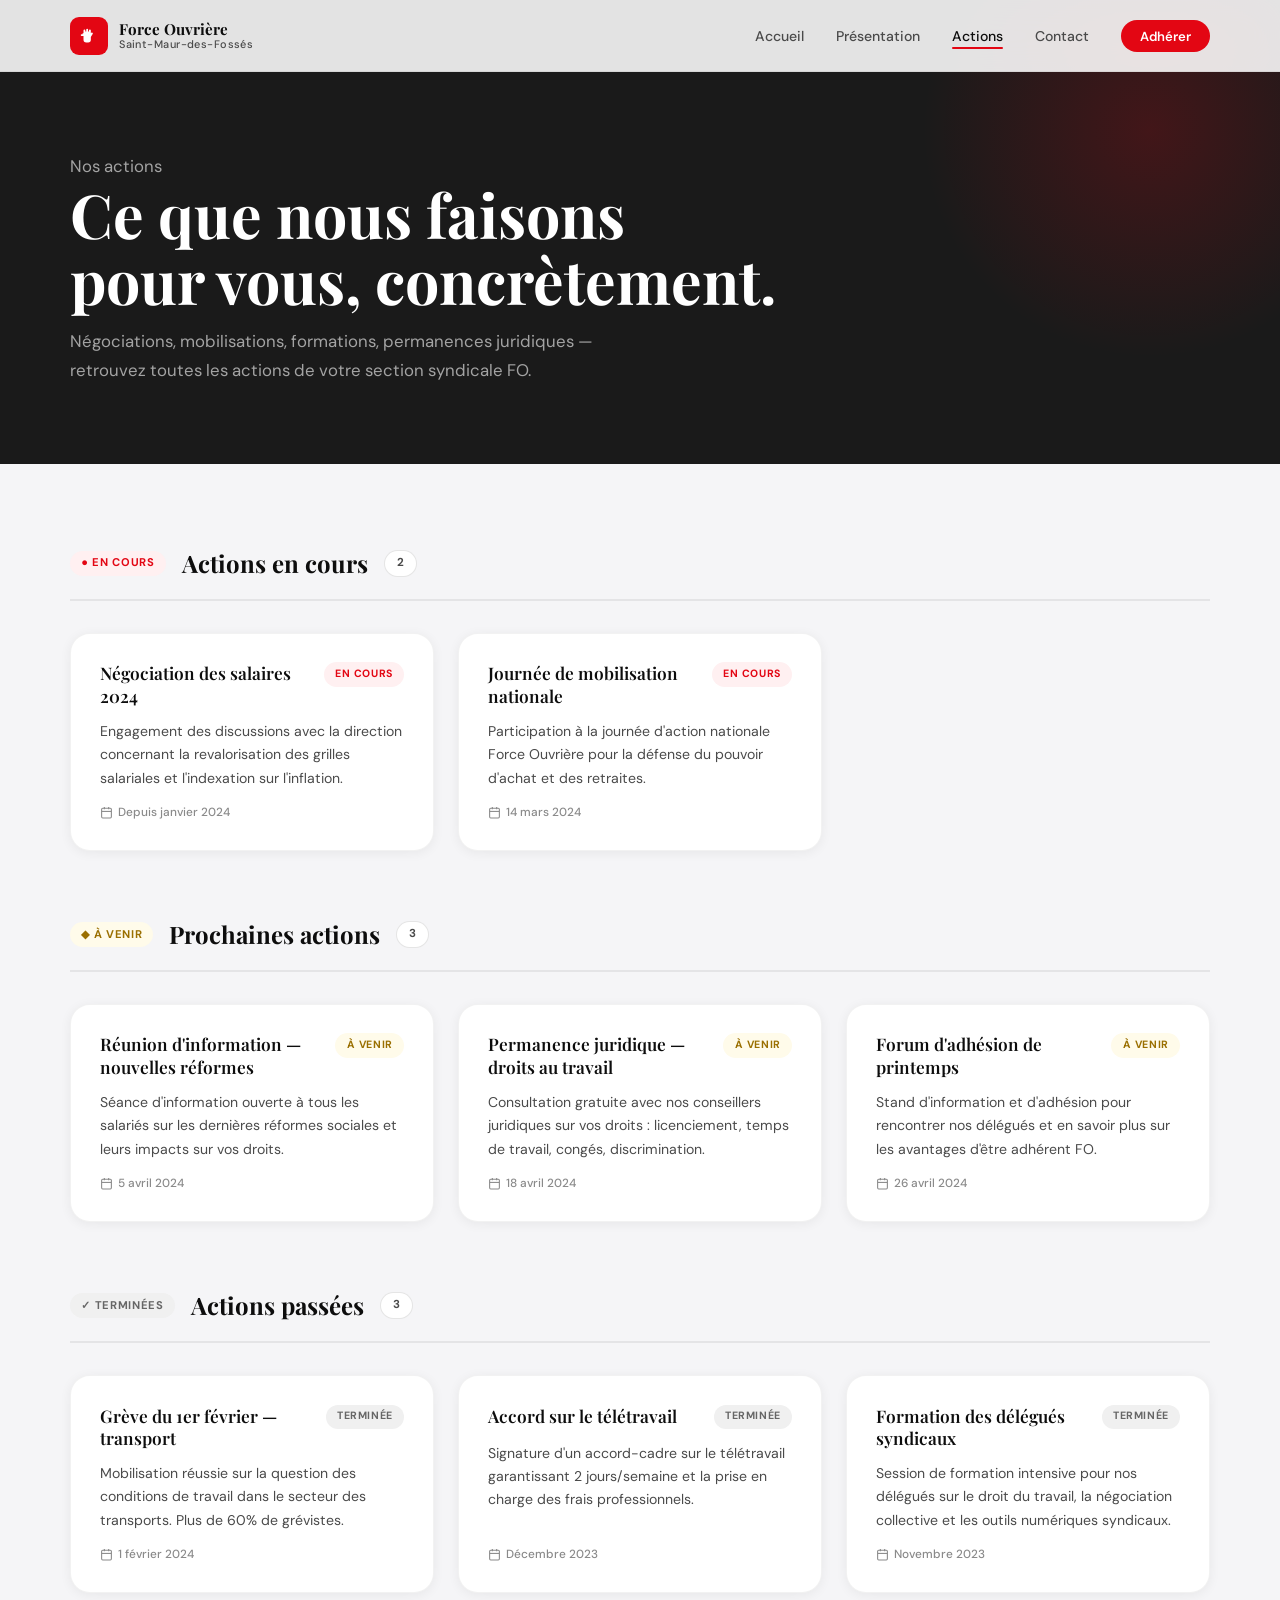
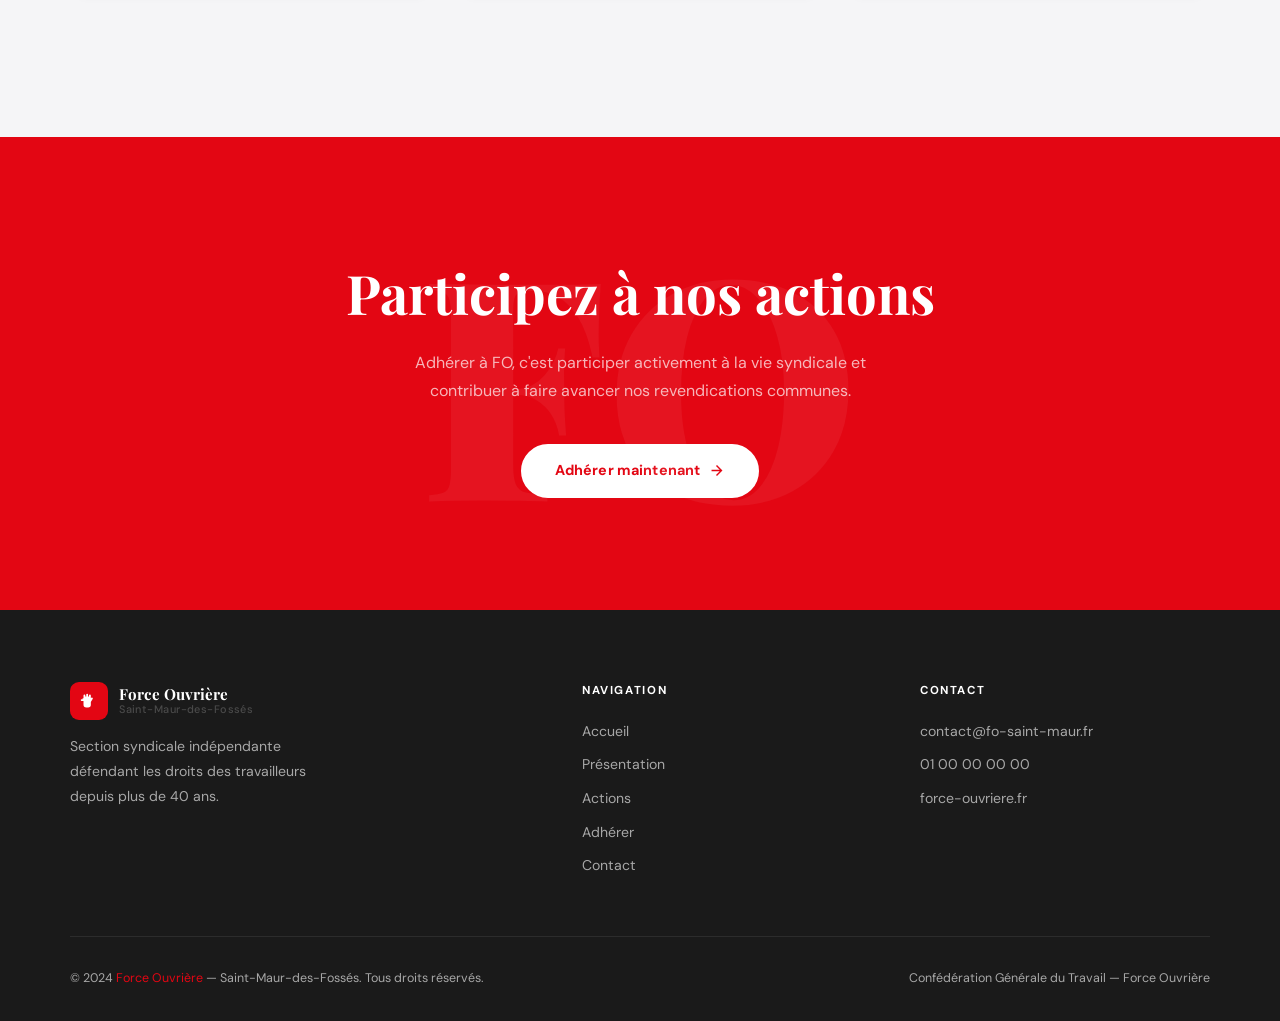
==== actions.html @ 08261076 "Creating the base of the website" ====
<!DOCTYPE html>
<html lang="fr">
<head>
  <meta charset="UTF-8" />
  <meta name="viewport" content="width=device-width, initial-scale=1.0" />
  <meta name="description" content="Nos actions syndicales — Force Ouvrière Saint-Maur-des-Fossés. Actions en cours, à venir et terminées." />
  <title>Actions — Force Ouvrière Saint-Maur-des-Fossés</title>
  <link rel="stylesheet" href="css/styles.css" />
  <link rel="icon" href="data:image/svg+xml,<svg xmlns='http://www.w3.org/2000/svg' viewBox='0 0 100 100'><rect width='100' height='100' rx='18' fill='%23E30613'/><text y='.9em' font-size='72' x='50%25' text-anchor='middle' fill='white' font-weight='bold'>FO</text></svg>" />
</head>
<body>

<!-- =============================================
     NAVBAR
     ============================================= -->
<header>
  <nav class="navbar" role="navigation" aria-label="Navigation principale">
    <div class="nav-inner">
      <a href="index.html" class="nav-logo" aria-label="Accueil Force Ouvrière Saint-Maur">
        <div class="nav-logo-badge" aria-hidden="true">
          <svg viewBox="0 0 24 24" xmlns="http://www.w3.org/2000/svg" fill="white" aria-hidden="true">
            <path d="M6 9V6a1 1 0 0 1 2 0v1h1V5a1 1 0 0 1 2 0v2h1V6a1 1 0 0 1 2 0v3l.5-.5a1 1 0 0 1 1.5 1.3L14 13v3a3 3 0 0 1-3 3H9a3 3 0 0 1-3-3v-4H4a1 1 0 0 1 0-2h1V9h1z"/>
          </svg>
        </div>
        <div class="nav-logo-text">
          <span class="name">Force Ouvrière</span>
          <span class="city">Saint-Maur-des-Fossés</span>
        </div>
      </a>
      <ul class="nav-links" role="list">
        <li><a href="index.html">Accueil</a></li>
        <li><a href="presentation.html">Présentation</a></li>
        <li><a href="actions.html" class="active">Actions</a></li>
        <li><a href="contact.html">Contact</a></li>
        <li><a href="adhesion.html" class="nav-cta">Adhérer</a></li>
      </ul>
      <button class="nav-toggle" aria-label="Menu" aria-expanded="false">
        <span></span><span></span><span></span>
      </button>
    </div>
  </nav>
  <nav class="nav-mobile" aria-label="Menu mobile">
    <a href="index.html">Accueil</a>
    <a href="presentation.html">Présentation</a>
    <a href="actions.html" class="active">Actions</a>
    <a href="contact.html">Contact</a>
    <a href="adhesion.html" class="nav-cta">Adhérer via HelloAsso</a>
  </nav>
</header>

<main>

  <!-- =============================================
       PAGE HEADER
       ============================================= -->
  <section class="page-header fade-in" aria-label="En-tête de page">
    <div class="container">
      <p class="section-tag">Nos actions</p>
      <h1>Ce que nous faisons<br>pour vous, concrètement.</h1>
      <p>
        Négociations, mobilisations, formations, permanences juridiques —
        retrouvez toutes les actions de votre section syndicale FO.
      </p>
    </div>
  </section>


  <!-- =============================================
       ACTIONS — 3 CATEGORIES (rendered by JS)
       ============================================= -->
  <section class="actions-page-section" aria-label="Liste des actions">
    <div class="container">

      <!-- ── En cours ─────────────────────────── -->
      <div class="actions-category fade-in">
        <div class="category-title">
          <!-- Red dot indicator -->
          <span class="badge badge-encours" style="font-size:.7rem;">● En cours</span>
          <h2>Actions en cours</h2>
          <span class="category-count" data-count="en cours" aria-label="Nombre d'actions en cours">0</span>
        </div>
        <!--
          The JS renderActions() function fills this container.
          To add/edit actions, modify the ACTIONS array in js/script.js
        -->
        <div class="actions-grid" id="actions-encours" aria-live="polite" aria-label="Actions en cours"></div>
      </div>

      <!-- ── À venir ──────────────────────────── -->
      <div class="actions-category fade-in">
        <div class="category-title">
          <span class="badge badge-avenir" style="font-size:.7rem;">◆ À venir</span>
          <h2>Prochaines actions</h2>
          <span class="category-count" data-count="à venir" aria-label="Nombre d'actions à venir">0</span>
        </div>
        <div class="actions-grid" id="actions-avenir" aria-live="polite" aria-label="Actions à venir"></div>
      </div>

      <!-- ── Terminées ────────────────────────── -->
      <div class="actions-category fade-in">
        <div class="category-title">
          <span class="badge badge-terminee" style="font-size:.7rem;">✓ Terminées</span>
          <h2>Actions passées</h2>
          <span class="category-count" data-count="terminée" aria-label="Nombre d'actions terminées">0</span>
        </div>
        <div class="actions-grid" id="actions-terminee" aria-live="polite" aria-label="Actions terminées"></div>
      </div>

    </div>
  </section>


  <!-- =============================================
       JOIN CTA BAND
       ============================================= -->
  <section class="join-band" aria-label="Appel à adhésion">
    <div class="container fade-in">
      <h2>Participez à nos actions</h2>
      <p>
        Adhérer à FO, c'est participer activement à la vie syndicale et
        contribuer à faire avancer nos revendications communes.
      </p>
      <a href="adhesion.html" class="btn btn-white">
        Adhérer maintenant
        <svg viewBox="0 0 24 24" fill="none" stroke="currentColor" stroke-width="2" aria-hidden="true"><path d="M5 12h14M12 5l7 7-7 7"/></svg>
      </a>
    </div>
  </section>

</main>


<!-- =============================================
     FOOTER
     ============================================= -->
<footer role="contentinfo">
  <div class="container">
    <div class="footer-grid">
      <div class="footer-brand">
        <div class="nav-logo">
          <div class="nav-logo-badge" aria-hidden="true">
            <svg viewBox="0 0 24 24" xmlns="http://www.w3.org/2000/svg" fill="white" aria-hidden="true">
              <path d="M6 9V6a1 1 0 0 1 2 0v1h1V5a1 1 0 0 1 2 0v2h1V6a1 1 0 0 1 2 0v3l.5-.5a1 1 0 0 1 1.5 1.3L14 13v3a3 3 0 0 1-3 3H9a3 3 0 0 1-3-3v-4H4a1 1 0 0 1 0-2h1V9h1z"/>
            </svg>
          </div>
          <div class="nav-logo-text">
            <span class="name">Force Ouvrière</span>
            <span class="city">Saint-Maur-des-Fossés</span>
          </div>
        </div>
        <p>Section syndicale indépendante défendant les droits des travailleurs depuis plus de 40 ans.</p>
      </div>
      <div class="footer-col">
        <h4>Navigation</h4>
        <a href="index.html">Accueil</a>
        <a href="presentation.html">Présentation</a>
        <a href="actions.html">Actions</a>
        <a href="adhesion.html">Adhérer</a>
        <a href="contact.html">Contact</a>
      </div>
      <div class="footer-col">
        <h4>Contact</h4>
        <a href="mailto:contact@fo-saint-maur.fr">contact@fo-saint-maur.fr</a>
        <a href="tel:+33100000000">01 00 00 00 00</a>
        <a href="https://www.force-ouvriere.fr" target="_blank" rel="noopener">force-ouvriere.fr</a>
      </div>
    </div>
    <div class="footer-bottom">
      <span>© 2024 <span class="fo-red">Force Ouvrière</span> — Saint-Maur-des-Fossés. Tous droits réservés.</span>
      <span>Confédération Générale du Travail — Force Ouvrière</span>
    </div>
  </div>
</footer>

<script src="js/script.js"></script>
</body>
</html>
---- css/styles.css ----
/* =============================================
   Force Ouvrière — Saint-Maur-des-Fossés
   styles.css — Global Stylesheet
   ============================================= */

/* ── Google Fonts ─────────────────────────── */
@import url('https://fonts.googleapis.com/css2?family=Playfair+Display:ital,wght@0,400;0,600;0,700;0,900;1,400;1,700&family=DM+Sans:wght@300;400;500;600&display=swap');

/* ── CSS Variables ────────────────────────── */
:root {
  --red:        #E30613;
  --red-dark:   #b8040f;
  --red-light:  #ff1a27;
  --black:      #0d0d0d;
  --grey-dark:  #1a1a1a;
  --grey-mid:   #4a4a4a;
  --grey-light: #8a8a8a;
  --grey-bg:    #f5f5f7;
  --white:      #ffffff;

  --font-display: 'Playfair Display', Georgia, serif;
  --font-body:    'DM Sans', Helvetica, Arial, sans-serif;

  --nav-h:      72px;
  --radius:     12px;
  --radius-lg:  20px;
  --shadow-sm:  0 2px 12px rgba(0,0,0,.06);
  --shadow-md:  0 8px 40px rgba(0,0,0,.10);
  --shadow-lg:  0 20px 60px rgba(0,0,0,.15);
  --transition: 0.35s cubic-bezier(0.25, 0.46, 0.45, 0.94);
}

/* ── Reset & Base ─────────────────────────── */
*, *::before, *::after { box-sizing: border-box; margin: 0; padding: 0; }

html {
  scroll-behavior: smooth;
  font-size: 16px;
  -webkit-font-smoothing: antialiased;
}

body {
  font-family: var(--font-body);
  color: var(--black);
  background: var(--white);
  line-height: 1.6;
  overflow-x: hidden;
}

img { display: block; max-width: 100%; }
a   { text-decoration: none; color: inherit; }
ul  { list-style: none; }
button { cursor: pointer; font-family: inherit; border: none; }

/* ── Utility ──────────────────────────────── */
.container {
  width: 90%;
  max-width: 1140px;
  margin: 0 auto;
}

/* Fade-in animation — JS adds .visible */
.fade-in {
  opacity: 0;
  transform: translateY(28px);
  transition: opacity 0.65s var(--transition), transform 0.65s var(--transition);
}
.fade-in.visible { opacity: 1; transform: none; }

/* Stagger delays for child elements */
.stagger > *:nth-child(1) { transition-delay: 0s;   }
.stagger > *:nth-child(2) { transition-delay: .10s; }
.stagger > *:nth-child(3) { transition-delay: .20s; }
.stagger > *:nth-child(4) { transition-delay: .30s; }
.stagger > *:nth-child(5) { transition-delay: .40s; }
.stagger > *:nth-child(6) { transition-delay: .50s; }

/* =============================================
   NAVBAR
   ============================================= */
.navbar {
  position: fixed;
  top: 0; left: 0; right: 0;
  z-index: 1000;
  height: var(--nav-h);
  display: flex;
  align-items: center;
  background: rgba(255,255,255,.88);
  backdrop-filter: saturate(180%) blur(20px);
  -webkit-backdrop-filter: saturate(180%) blur(20px);
  border-bottom: 1px solid rgba(0,0,0,.06);
  transition: box-shadow var(--transition);
}
.navbar.scrolled { box-shadow: var(--shadow-sm); }

.nav-inner {
  display: flex;
  align-items: center;
  justify-content: space-between;
  width: 90%;
  max-width: 1140px;
  margin: 0 auto;
}

/* ─ Logo ─ */
.nav-logo {
  display: flex;
  align-items: center;
  gap: .7rem;
}
.nav-logo-badge {
  width: 38px; height: 38px;
  background: var(--red);
  border-radius: 9px;
  display: flex; align-items: center; justify-content: center;
}
.nav-logo-badge svg { width: 22px; height: 22px; fill: var(--white); }
.nav-logo-text { display: flex; flex-direction: column; line-height: 1.15; }
.nav-logo-text .name {
  font-family: var(--font-display);
  font-size: .95rem;
  font-weight: 700;
  color: var(--black);
}
.nav-logo-text .city {
  font-size: .68rem;
  font-weight: 500;
  color: var(--grey-mid);
  letter-spacing: .04em;
}

/* ─ Links ─ */
.nav-links {
  display: flex;
  align-items: center;
  gap: 2rem;
}
.nav-links a {
  font-size: .88rem;
  font-weight: 500;
  color: var(--grey-mid);
  position: relative;
  transition: color var(--transition);
}
.nav-links a::after {
  content: '';
  position: absolute;
  bottom: -4px; left: 0;
  width: 0; height: 2px;
  background: var(--red);
  border-radius: 2px;
  transition: width var(--transition);
}
.nav-links a:hover,
.nav-links a.active { color: var(--black); }
.nav-links a:hover::after,
.nav-links a.active::after { width: 100%; }

/* ─ CTA pill in nav ─ */
.nav-cta {
  background: var(--red) !important;
  color: var(--white) !important;
  padding: .48rem 1.2rem !important;
  border-radius: 50px;
  font-weight: 600 !important;
  font-size: .82rem !important;
  transition: background var(--transition), transform var(--transition), box-shadow var(--transition) !important;
}
.nav-cta::after { display: none !important; }
.nav-cta:hover {
  background: var(--red-dark) !important;
  transform: translateY(-1px) !important;
  box-shadow: 0 6px 20px rgba(227,6,19,.35) !important;
  color: var(--white) !important;
}

/* ─ Hamburger ─ */
.nav-toggle {
  display: none;
  flex-direction: column;
  gap: 5px;
  padding: 6px;
  background: none;
  border: none;
}
.nav-toggle span {
  display: block;
  width: 22px; height: 2px;
  background: var(--black);
  border-radius: 2px;
  transition: var(--transition);
}
.nav-toggle.open span:nth-child(1) { transform: translateY(7px) rotate(45deg); }
.nav-toggle.open span:nth-child(2) { opacity: 0; transform: scaleX(0); }
.nav-toggle.open span:nth-child(3) { transform: translateY(-7px) rotate(-45deg); }

/* ─ Mobile menu ─ */
.nav-mobile {
  display: none;
  position: fixed;
  top: var(--nav-h); left: 0; right: 0;
  background: var(--white);
  border-bottom: 1px solid rgba(0,0,0,.08);
  padding: 1.5rem 5%;
  flex-direction: column;
  gap: 1.2rem;
  z-index: 999;
  box-shadow: var(--shadow-md);
}
.nav-mobile.open { display: flex; }
.nav-mobile a {
  font-size: 1rem;
  font-weight: 500;
  color: var(--grey-mid);
  padding: .45rem 0;
  border-bottom: 1px solid rgba(0,0,0,.05);
  transition: color var(--transition);
}
.nav-mobile a:hover, .nav-mobile a.active { color: var(--red); }
.nav-mobile .nav-cta {
  text-align: center;
  padding: .75rem !important;
  border-radius: var(--radius) !important;
  border-bottom: none !important;
  font-size: .9rem !important;
}

/* =============================================
   FOOTER
   ============================================= */
footer {
  background: var(--grey-dark);
  color: rgba(255,255,255,.62);
  padding: 4.5rem 0 2rem;
}
.footer-grid {
  display: grid;
  grid-template-columns: 1.6fr 1fr 1fr;
  gap: 3rem;
  padding-bottom: 3rem;
  border-bottom: 1px solid rgba(255,255,255,.08);
}
.footer-brand p {
  font-size: .88rem;
  line-height: 1.75;
  margin-top: .9rem;
  max-width: 280px;
}
.footer-brand .nav-logo-text .name { color: var(--white); }
.footer-col h4 {
  font-size: .72rem;
  font-weight: 700;
  letter-spacing: .14em;
  text-transform: uppercase;
  color: var(--white);
  margin-bottom: 1.2rem;
}
.footer-col a {
  display: block;
  font-size: .88rem;
  margin-bottom: .7rem;
  transition: color var(--transition);
}
.footer-col a:hover { color: var(--red); }
.footer-bottom {
  display: flex;
  justify-content: space-between;
  align-items: center;
  padding-top: 2rem;
  font-size: .78rem;
  flex-wrap: wrap;
  gap: 1rem;
}
.footer-bottom .fo-red { color: var(--red); }

/* =============================================
   BUTTONS
   ============================================= */
.btn {
  display: inline-flex;
  align-items: center;
  gap: .5rem;
  padding: .85rem 2rem;
  border-radius: 50px;
  font-family: var(--font-body);
  font-weight: 600;
  font-size: .9rem;
  letter-spacing: .01em;
  transition: background var(--transition), transform var(--transition),
              box-shadow var(--transition), color var(--transition), border-color var(--transition);
  cursor: pointer;
  border: 2px solid transparent;
}
.btn svg { width: 17px; height: 17px; transition: transform var(--transition); flex-shrink: 0; }
.btn:hover svg { transform: translateX(4px); }

.btn-primary { background: var(--red); color: var(--white); border-color: var(--red); }
.btn-primary:hover {
  background: var(--red-dark); border-color: var(--red-dark);
  transform: translateY(-2px);
  box-shadow: 0 10px 30px rgba(227,6,19,.35);
}

.btn-outline { background: transparent; color: var(--white); border-color: rgba(255,255,255,.5); }
.btn-outline:hover { background: rgba(255,255,255,.1); border-color: var(--white); transform: translateY(-2px); }

.btn-outline-dark { background: transparent; color: var(--black); border-color: rgba(0,0,0,.2); }
.btn-outline-dark:hover { background: var(--black); color: var(--white); border-color: var(--black); transform: translateY(-2px); }

.btn-white { background: var(--white); color: var(--red); border-color: var(--white); font-weight: 700; }
.btn-white:hover { background: transparent; color: var(--white); transform: translateY(-2px); box-shadow: 0 10px 30px rgba(0,0,0,.2); }

/* =============================================
   PAGE HEADER (inner pages)
   ============================================= */
.page-header {
  padding: calc(var(--nav-h) + 5rem) 0 5rem;
  background: var(--grey-dark);
  color: var(--white);
  position: relative;
  overflow: hidden;
}
.page-header::before {
  content: '';
  position: absolute;
  top: -100px; right: -100px;
  width: 460px; height: 460px;
  border-radius: 50%;
  background: radial-gradient(circle, rgba(227,6,19,.2) 0%, transparent 70%);
  pointer-events: none;
}
.page-header h1 {
  font-family: var(--font-display);
  font-size: clamp(2.4rem, 5vw, 3.8rem);
  font-weight: 700;
  line-height: 1.1;
  margin-bottom: .8rem;
}
.page-header p {
  font-size: 1.05rem;
  color: rgba(255,255,255,.6);
  max-width: 540px;
  line-height: 1.7;
}

/* =============================================
   INDEX — HERO
   ============================================= */
.hero {
  min-height: 100vh;
  display: flex;
  align-items: center;
  background: var(--black);
  position: relative;
  overflow: hidden;
  padding-top: var(--nav-h);
}

/* Subtle grain texture */
.hero::before {
  content: '';
  position: absolute;
  inset: 0;
  background-image:
    radial-gradient(ellipse 60% 50% at 70% 50%, rgba(227,6,19,.12) 0%, transparent 60%),
    url("data:image/svg+xml,%3Csvg xmlns='http://www.w3.org/2000/svg' width='300' height='300'%3E%3Cfilter id='n'%3E%3CfeTurbulence type='fractalNoise' baseFrequency='.85' numOctaves='4' stitchTiles='stitch'/%3E%3C/filter%3E%3Crect width='300' height='300' filter='url(%23n)' opacity='.035'/%3E%3C/svg%3E");
  pointer-events: none;
}

/* Red glow at bottom */
.hero::after {
  content: '';
  position: absolute;
  bottom: -120px; left: 50%;
  transform: translateX(-50%);
  width: 900px; height: 360px;
  background: radial-gradient(ellipse, rgba(227,6,19,.18) 0%, transparent 68%);
  pointer-events: none;
}

.hero-content {
  position: relative;
  z-index: 1;
  padding: 7rem 0 5rem;
}

.hero-eyebrow {
  display: flex;
  align-items: center;
  gap: .7rem;
  margin-bottom: 1.6rem;
}
.hero-eyebrow-line { width: 32px; height: 2px; background: var(--red); border-radius: 2px; }
.hero-eyebrow span {
  font-size: .7rem;
  font-weight: 700;
  letter-spacing: .2em;
  text-transform: uppercase;
  color: var(--red);
}

.hero h1 {
  font-family: var(--font-display);
  font-size: clamp(3rem, 7.5vw, 5.6rem);
  font-weight: 900;
  line-height: 1.0;
  color: var(--white);
  margin-bottom: 1.6rem;
  max-width: 820px;
}
.hero h1 em { font-style: italic; color: var(--red); }

.hero-sub {
  font-size: 1.12rem;
  color: rgba(255,255,255,.52);
  max-width: 480px;
  margin-bottom: 2.6rem;
  line-height: 1.8;
}

.hero-btns { display: flex; gap: 1rem; flex-wrap: wrap; }

/* Scroll cue */
.hero-scroll {
  position: absolute;
  bottom: 2.5rem; left: 50%;
  transform: translateX(-50%);
  display: flex; flex-direction: column; align-items: center;
  gap: .4rem;
  opacity: .4;
  animation: heroBounce 2.4s ease-in-out infinite;
  z-index: 1;
}
.hero-scroll span {
  font-size: .62rem;
  letter-spacing: .14em;
  text-transform: uppercase;
  color: var(--white);
}
.hero-scroll svg { width: 18px; height: 18px; stroke: var(--white); fill: none; stroke-width: 1.8; }

@keyframes heroBounce {
  0%,100% { transform: translateX(-50%) translateY(0); }
  50%      { transform: translateX(-50%) translateY(9px); }
}

/* ─ Intro band ─ */
.intro-band { padding: 6rem 0; background: var(--grey-bg); }

.intro-inner {
  display: grid;
  grid-template-columns: 1fr 1fr;
  gap: 6rem;
  align-items: center;
}
.intro-label {
  font-size: .7rem; font-weight: 700;
  letter-spacing: .18em; text-transform: uppercase;
  color: var(--red); margin-bottom: .8rem;
}
.intro-inner h2 {
  font-family: var(--font-display);
  font-size: clamp(1.8rem, 3vw, 2.6rem);
  line-height: 1.2; margin-bottom: 1.2rem;
}
.intro-inner p {
  color: var(--grey-mid);
  font-size: .95rem; line-height: 1.8; margin-bottom: 1.8rem;
}

.intro-stats { display: grid; grid-template-columns: 1fr 1fr; gap: 1.2rem; }

.stat-box {
  background: var(--white);
  border-radius: var(--radius);
  padding: 1.4rem;
  box-shadow: var(--shadow-sm);
}
.stat-box strong {
  display: block;
  font-family: var(--font-display);
  font-size: 2.1rem; font-weight: 700;
  color: var(--red); line-height: 1; margin-bottom: .3rem;
}
.stat-box span { font-size: .82rem; color: var(--grey-mid); }

/* ─ Actions preview (home) ─ */
.actions-preview { padding: 6rem 0; }

.section-header {
  display: flex;
  justify-content: space-between;
  align-items: flex-end;
  margin-bottom: 3rem;
  flex-wrap: wrap; gap: 1rem;
}
.section-header h2 {
  font-family: var(--font-display);
  font-size: clamp(1.8rem, 3vw, 2.4rem);
  line-height: 1.2;
}

.action-cards-grid {
  display: grid;
  grid-template-columns: repeat(3, 1fr);
  gap: 1.5rem;
}

/* ─ Join CTA band ─ */
.join-band {
  padding: 7rem 0;
  background: var(--red);
  text-align: center;
  position: relative;
  overflow: hidden;
}
.join-band::before {
  content: 'FO';
  position: absolute;
  font-family: var(--font-display);
  font-size: 24vw; font-weight: 900;
  color: rgba(255,255,255,.055);
  top: 50%; left: 50%;
  transform: translate(-50%,-50%);
  pointer-events: none;
  white-space: nowrap; line-height: 1;
}
.join-band h2 {
  font-family: var(--font-display);
  font-size: clamp(2rem, 4.5vw, 3.4rem);
  font-weight: 700; color: var(--white);
  margin-bottom: .8rem; position: relative;
}
.join-band p {
  color: rgba(255,255,255,.7);
  font-size: 1rem;
  max-width: 480px; margin: 0 auto 2.4rem;
  position: relative; line-height: 1.75;
}

/* =============================================
   ACTION CARDS (shared)
   ============================================= */
.action-card {
  background: var(--white);
  border-radius: var(--radius-lg);
  padding: 1.8rem;
  box-shadow: var(--shadow-sm);
  border: 1px solid rgba(0,0,0,.05);
  transition: transform var(--transition), box-shadow var(--transition);
  display: flex; flex-direction: column; gap: .8rem;
}
.action-card:hover { transform: translateY(-5px); box-shadow: var(--shadow-md); }

.action-card-top {
  display: flex;
  justify-content: space-between;
  align-items: flex-start;
  gap: .6rem;
}
.action-card h3 {
  font-family: var(--font-display);
  font-size: 1.08rem; font-weight: 600;
  line-height: 1.3; flex: 1;
}
.badge {
  display: inline-block;
  padding: .24rem .7rem;
  border-radius: 50px;
  font-size: .66rem; font-weight: 700;
  letter-spacing: .06em; text-transform: uppercase;
  white-space: nowrap; flex-shrink: 0;
}
.badge-encours  { background: #fff0f1; color: var(--red); }
.badge-avenir   { background: #fffbea; color: #9a6f00; }
.badge-terminee { background: #f0f0f0; color: #666; }

.action-card p { font-size: .88rem; color: var(--grey-mid); line-height: 1.65; flex: 1; }

.action-card-date {
  font-size: .74rem; font-weight: 500; color: var(--grey-light);
  display: flex; align-items: center; gap: .3rem;
}
.action-card-date svg { width: 13px; height: 13px; stroke: currentColor; fill: none; stroke-width: 2; }

/* =============================================
   PRESENTATION PAGE
   ============================================= */
.values-section { padding: 6rem 0; }

.values-grid {
  display: grid;
  grid-template-columns: repeat(3, 1fr);
  gap: 1.8rem;
  margin-top: 3rem;
}
.value-card {
  padding: 2.2rem;
  border-radius: var(--radius-lg);
  background: var(--grey-bg);
  transition: background var(--transition), transform var(--transition), box-shadow var(--transition);
}
.value-card:hover { background: var(--white); transform: translateY(-5px); box-shadow: var(--shadow-md); }

.value-icon {
  width: 52px; height: 52px;
  border-radius: 14px; background: var(--red);
  display: flex; align-items: center; justify-content: center;
  margin-bottom: 1.2rem;
}
.value-icon svg { width: 24px; height: 24px; stroke: var(--white); fill: none; stroke-width: 1.8; }

.value-card h3 { font-family: var(--font-display); font-size: 1.12rem; font-weight: 600; margin-bottom: .6rem; }
.value-card p  { font-size: .88rem; color: var(--grey-mid); line-height: 1.72; }

/* Missions */
.missions-section { padding: 5rem 0; background: var(--grey-bg); }

.section-title {
  font-family: var(--font-display);
  font-size: clamp(1.8rem, 3vw, 2.4rem);
  font-weight: 700; margin-bottom: .5rem;
}
.section-intro {
  color: var(--grey-mid);
  font-size: .95rem; max-width: 580px; line-height: 1.75;
}

.mission-list { display: flex; flex-direction: column; gap: 1.2rem; margin-top: 3rem; }

.mission-item {
  display: flex; align-items: flex-start; gap: 1.5rem;
  background: var(--white); padding: 1.8rem;
  border-radius: var(--radius-lg); box-shadow: var(--shadow-sm);
  transition: transform var(--transition);
}
.mission-item:hover { transform: translateX(6px); }

.mission-num {
  font-family: var(--font-display);
  font-size: 2.4rem; font-weight: 900;
  color: var(--red); opacity: .16;
  line-height: 1; min-width: 2.8rem;
}
.mission-item h3 { font-family: var(--font-display); font-size: 1rem; font-weight: 700; margin-bottom: .4rem; }
.mission-item p  { font-size: .88rem; color: var(--grey-mid); line-height: 1.65; }

/* About band */
.about-banner {
  padding: 5.5rem 0;
  background: var(--grey-dark);
  color: var(--white);
  text-align: center;
}
.about-banner h2 {
  font-family: var(--font-display);
  font-size: clamp(1.8rem, 3.5vw, 2.8rem);
  margin-bottom: 1rem;
}
.about-banner p {
  color: rgba(255,255,255,.6);
  max-width: 580px; margin: 0 auto;
  font-size: .98rem; line-height: 1.8;
}

/* =============================================
   ADHESION PAGE
   ============================================= */
.why-section { padding: 6rem 0; }

.why-grid {
  display: grid;
  grid-template-columns: repeat(2, 1fr);
  gap: 1.5rem; margin-top: 3rem;
}
.why-card {
  display: flex; gap: 1.2rem; align-items: flex-start;
  padding: 1.8rem; background: var(--white);
  border-radius: var(--radius-lg); box-shadow: var(--shadow-sm);
  border: 1px solid rgba(0,0,0,.05);
  transition: transform var(--transition), box-shadow var(--transition);
}
.why-card:hover { transform: translateY(-4px); box-shadow: var(--shadow-md); }

.why-card-icon {
  width: 44px; height: 44px; border-radius: 12px;
  background: rgba(227,6,19,.08);
  display: flex; align-items: center; justify-content: center; flex-shrink: 0;
}
.why-card-icon svg { width: 20px; height: 20px; stroke: var(--red); fill: none; stroke-width: 2; }
.why-card h3 { font-size: 1rem; font-weight: 700; margin-bottom: .4rem; }
.why-card p  { font-size: .86rem; color: var(--grey-mid); line-height: 1.65; }

/* Benefits */
.benefits-section { padding: 5rem 0; background: var(--grey-bg); }

.benefits-grid {
  display: grid;
  grid-template-columns: repeat(3, 1fr);
  gap: 1.5rem; margin-top: 3rem;
}
.benefit-item {
  text-align: center; padding: 2rem 1.5rem;
  border-radius: var(--radius-lg);
  border: 1px solid rgba(0,0,0,.07);
  background: var(--white);
  transition: border-color var(--transition), box-shadow var(--transition), transform var(--transition);
}
.benefit-item:hover { border-color: var(--red); box-shadow: 0 4px 24px rgba(227,6,19,.1); transform: translateY(-4px); }

.benefit-item svg { width: 32px; height: 32px; stroke: var(--red); fill: none; stroke-width: 1.6; margin: 0 auto .9rem; display: block; }
.benefit-item h3 { font-size: .95rem; font-weight: 700; margin-bottom: .4rem; }
.benefit-item p  { font-size: .82rem; color: var(--grey-mid); line-height: 1.65; }

/* CTA section */
.adhesion-cta-section { padding: 7rem 0; background: var(--white); }

.adhesion-cta-card {
  max-width: 620px; margin: 0 auto;
  background: var(--grey-dark); color: var(--white);
  border-radius: var(--radius-lg);
  padding: 4rem 3rem;
  box-shadow: var(--shadow-lg);
  text-align: center;
  position: relative; overflow: hidden;
}
.adhesion-cta-card::before {
  content: '';
  position: absolute;
  top: -60px; right: -60px;
  width: 280px; height: 280px;
  border-radius: 50%;
  background: radial-gradient(circle, rgba(227,6,19,.22) 0%, transparent 70%);
  pointer-events: none;
}
.adhesion-cta-card h2 {
  font-family: var(--font-display);
  font-size: 1.9rem; font-weight: 700; margin-bottom: .8rem;
  position: relative;
}
.adhesion-cta-card p {
  color: rgba(255,255,255,.65);
  font-size: .92rem; margin-bottom: 2.2rem;
  line-height: 1.75; position: relative;
}
.adhesion-cta-card .btn-primary { font-size: 1rem; padding: 1rem 2.6rem; position: relative; }
.adhesion-note {
  font-size: .76rem; color: rgba(255,255,255,.38);
  margin-top: .9rem; position: relative;
}

/* =============================================
   ACTIONS PAGE
   ============================================= */
.actions-page-section { padding: 5rem 0; background: var(--grey-bg); }

.actions-category { margin-bottom: 4rem; }

.category-title {
  display: flex; align-items: center; gap: 1rem;
  margin-bottom: 2rem; padding-bottom: 1rem;
  border-bottom: 2px solid rgba(0,0,0,.07);
}
.category-title h2 {
  font-family: var(--font-display);
  font-size: 1.5rem; font-weight: 700;
}
.category-count {
  background: var(--white); border: 1px solid rgba(0,0,0,.1);
  border-radius: 50px; padding: .22rem .75rem;
  font-size: .72rem; font-weight: 700; color: var(--grey-mid);
}

.actions-grid {
  display: grid;
  grid-template-columns: repeat(auto-fill, minmax(300px, 1fr));
  gap: 1.5rem;
}

.no-actions {
  font-size: .9rem; color: var(--grey-light);
  padding: 1rem 0; font-style: italic;
}

/* =============================================
   CONTACT PAGE
   ============================================= */
.contact-section { padding: 5.5rem 0; }

.contact-grid {
  display: grid;
  grid-template-columns: 1fr 1.6fr;
  gap: 5rem; align-items: start;
}
.contact-info h2 {
  font-family: var(--font-display);
  font-size: clamp(1.6rem, 2.5vw, 2.1rem);
  font-weight: 700; margin-bottom: .8rem;
}
.contact-info p { color: var(--grey-mid); font-size: .92rem; line-height: 1.75; margin-bottom: 2rem; }

.contact-details { display: flex; flex-direction: column; gap: 1rem; }
.contact-detail-item { display: flex; align-items: center; gap: 1rem; font-size: .9rem; }
.contact-detail-icon {
  width: 40px; height: 40px;
  background: rgba(227,6,19,.08); border-radius: 10px;
  display: flex; align-items: center; justify-content: center; flex-shrink: 0;
}
.contact-detail-icon svg { width: 18px; height: 18px; stroke: var(--red); fill: none; stroke-width: 2; }
.contact-detail-item span { color: var(--grey-dark); }

/* Form */
.contact-form-wrapper {
  background: var(--white);
  border-radius: var(--radius-lg);
  padding: 2.6rem;
  box-shadow: var(--shadow-md);
}
.contact-form-wrapper h3 {
  font-family: var(--font-display);
  font-size: 1.2rem; font-weight: 700; margin-bottom: 1.8rem;
}

.form-group { margin-bottom: 1.4rem; }
.form-group label {
  display: block; font-size: .78rem; font-weight: 700;
  letter-spacing: .05em; color: var(--grey-dark); margin-bottom: .5rem;
}
.form-group input,
.form-group textarea,
.form-group select {
  width: 100%; padding: .82rem 1rem;
  border: 1.5px solid rgba(0,0,0,.11);
  border-radius: var(--radius);
  font-family: var(--font-body); font-size: .92rem;
  color: var(--black); background: var(--white);
  transition: border-color var(--transition), box-shadow var(--transition);
  outline: none;
  -webkit-appearance: none;
}
.form-group input:focus,
.form-group textarea:focus,
.form-group select:focus {
  border-color: var(--red);
  box-shadow: 0 0 0 3px rgba(227,6,19,.1);
}
.form-group textarea { resize: vertical; min-height: 130px; }
.form-row { display: grid; grid-template-columns: 1fr 1fr; gap: 1rem; }

.form-success {
  display: none; text-align: center;
  padding: 2rem; background: #f0faf5;
  border-radius: var(--radius); border: 1px solid rgba(26,122,74,.18);
}
.form-success svg {
  width: 38px; height: 38px; stroke: #1a7a4a;
  fill: none; stroke-width: 1.6; margin: 0 auto .7rem; display: block;
}
.form-success p { color: #1a7a4a; font-size: .92rem; font-weight: 500; }

/* =============================================
   RESPONSIVE
   ============================================= */
@media (max-width: 980px) {
  .nav-links  { display: none; }
  .nav-toggle { display: flex; }

  .intro-inner       { grid-template-columns: 1fr; gap: 2.5rem; }
  .action-cards-grid { grid-template-columns: 1fr 1fr; }
  .values-grid       { grid-template-columns: 1fr 1fr; }
  .benefits-grid     { grid-template-columns: 1fr 1fr; }
  .why-grid          { grid-template-columns: 1fr; }
  .footer-grid       { grid-template-columns: 1fr 1fr; }
  .contact-grid      { grid-template-columns: 1fr; gap: 2.5rem; }
}

@media (max-width: 640px) {
  .action-cards-grid { grid-template-columns: 1fr; }
  .values-grid       { grid-template-columns: 1fr; }
  .benefits-grid     { grid-template-columns: 1fr; }
  .footer-grid       { grid-template-columns: 1fr; gap: 2rem; }
  .hero-btns         { flex-direction: column; align-items: flex-start; }
  .adhesion-cta-card { padding: 2.4rem 1.5rem; }
  .form-row          { grid-template-columns: 1fr; }
  .section-header    { flex-direction: column; align-items: flex-start; }
  .contact-form-wrapper { padding: 1.5rem; }
  .intro-stats       { grid-template-columns: 1fr 1fr; }
  .missions-section, .about-banner { padding: 3.5rem 0; }
  .values-section, .why-section, .benefits-section { padding: 3.5rem 0; }
}
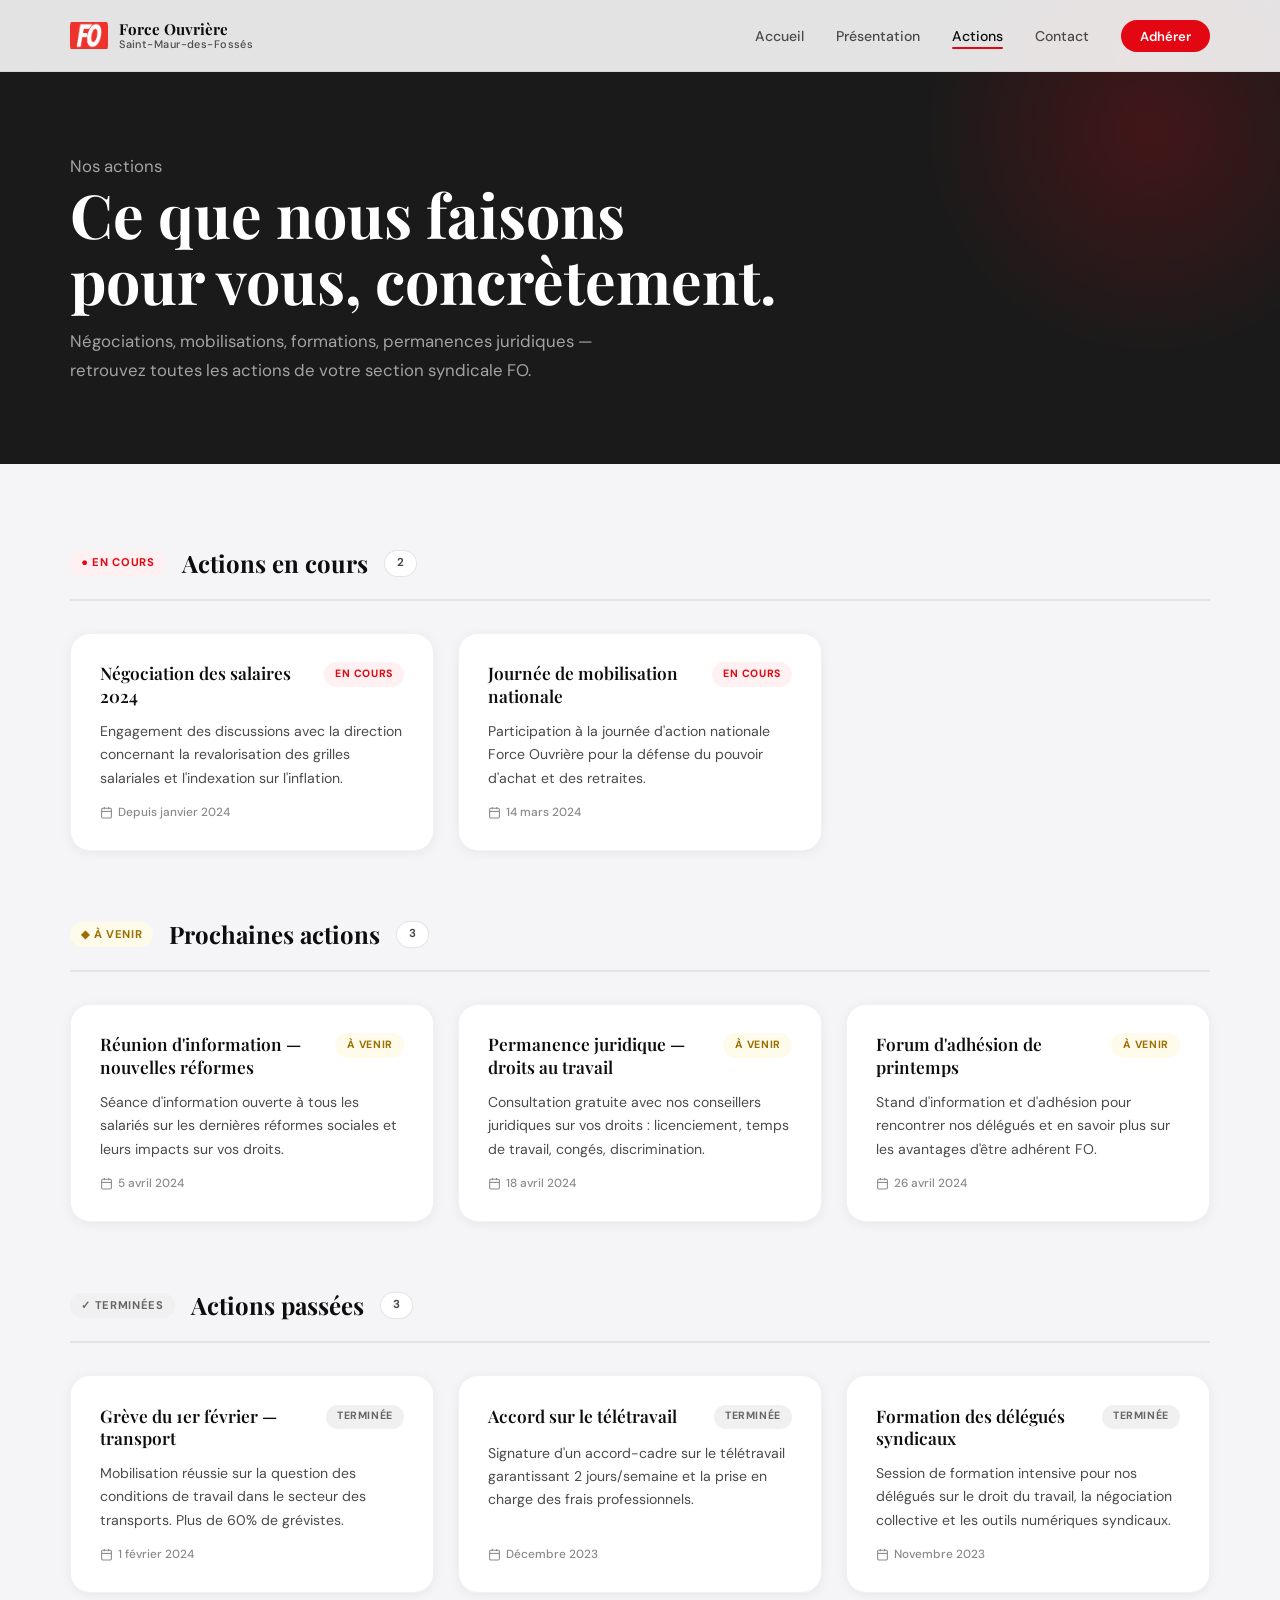
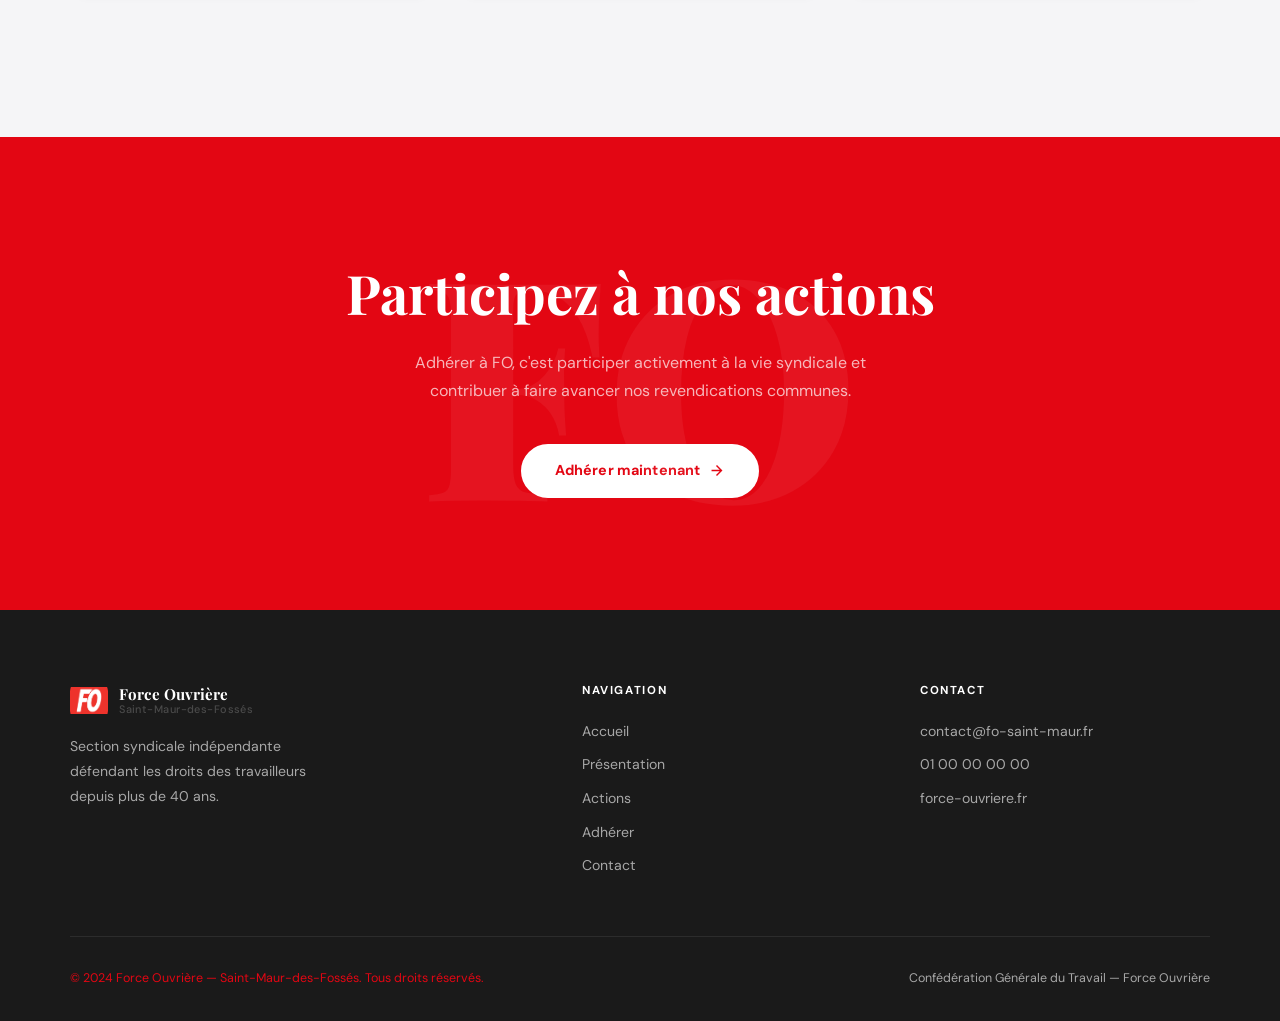
==== commit de6a1c5a: "Updating logo and writing style Updating the logo on every page creating an harmony among the websit" ====
--- a/actions.html
+++ b/actions.html
@@ -18,9 +18,7 @@
     <div class="nav-inner">
       <a href="index.html" class="nav-logo" aria-label="Accueil Force Ouvrière Saint-Maur">
         <div class="nav-logo-badge" aria-hidden="true">
-          <svg viewBox="0 0 24 24" xmlns="http://www.w3.org/2000/svg" fill="white" aria-hidden="true">
-            <path d="M6 9V6a1 1 0 0 1 2 0v1h1V5a1 1 0 0 1 2 0v2h1V6a1 1 0 0 1 2 0v3l.5-.5a1 1 0 0 1 1.5 1.3L14 13v3a3 3 0 0 1-3 3H9a3 3 0 0 1-3-3v-4H4a1 1 0 0 1 0-2h1V9h1z"/>
-          </svg>
+              <img src="assets/images/logo-fo.png" alt="Logo Force Ouvrière" />
         </div>
         <div class="nav-logo-text">
           <span class="name">Force Ouvrière</span>
@@ -139,10 +137,8 @@
       <div class="footer-brand">
         <div class="nav-logo">
           <div class="nav-logo-badge" aria-hidden="true">
-            <svg viewBox="0 0 24 24" xmlns="http://www.w3.org/2000/svg" fill="white" aria-hidden="true">
-              <path d="M6 9V6a1 1 0 0 1 2 0v1h1V5a1 1 0 0 1 2 0v2h1V6a1 1 0 0 1 2 0v3l.5-.5a1 1 0 0 1 1.5 1.3L14 13v3a3 3 0 0 1-3 3H9a3 3 0 0 1-3-3v-4H4a1 1 0 0 1 0-2h1V9h1z"/>
-            </svg>
-          </div>
+              <img src="assets/images/logo-fo.png" alt="Logo Force Ouvrière" />
+        </div>
           <div class="nav-logo-text">
             <span class="name">Force Ouvrière</span>
             <span class="city">Saint-Maur-des-Fossés</span>
@@ -166,7 +162,7 @@
       </div>
     </div>
     <div class="footer-bottom">
-      <span>© 2024 <span class="fo-red">Force Ouvrière</span> — Saint-Maur-des-Fossés. Tous droits réservés.</span>
+      <span class="fo-red">© 2024 Force Ouvrière — Saint-Maur-des-Fossés. Tous droits réservés.</span>
       <span>Confédération Générale du Travail — Force Ouvrière</span>
     </div>
   </div>
--- a/css/styles.css
+++ b/css/styles.css
@@ -110,7 +110,7 @@
 }
 .nav-logo-badge {
   width: 38px; height: 38px;
-  background: var(--red);
+  /*background: var(--red);*/
   border-radius: 9px;
   display: flex; align-items: center; justify-content: center;
 }
@@ -223,6 +223,13 @@
   border-radius: var(--radius) !important;
   border-bottom: none !important;
   font-size: .9rem !important;
+}
+
+.nav-logo img {
+  width: 100%;
+  height: 100%;
+  object-fit: contain;
+  border-radius: 9px; /* même arrondi que le carré rouge */
 }
 
 /* =============================================
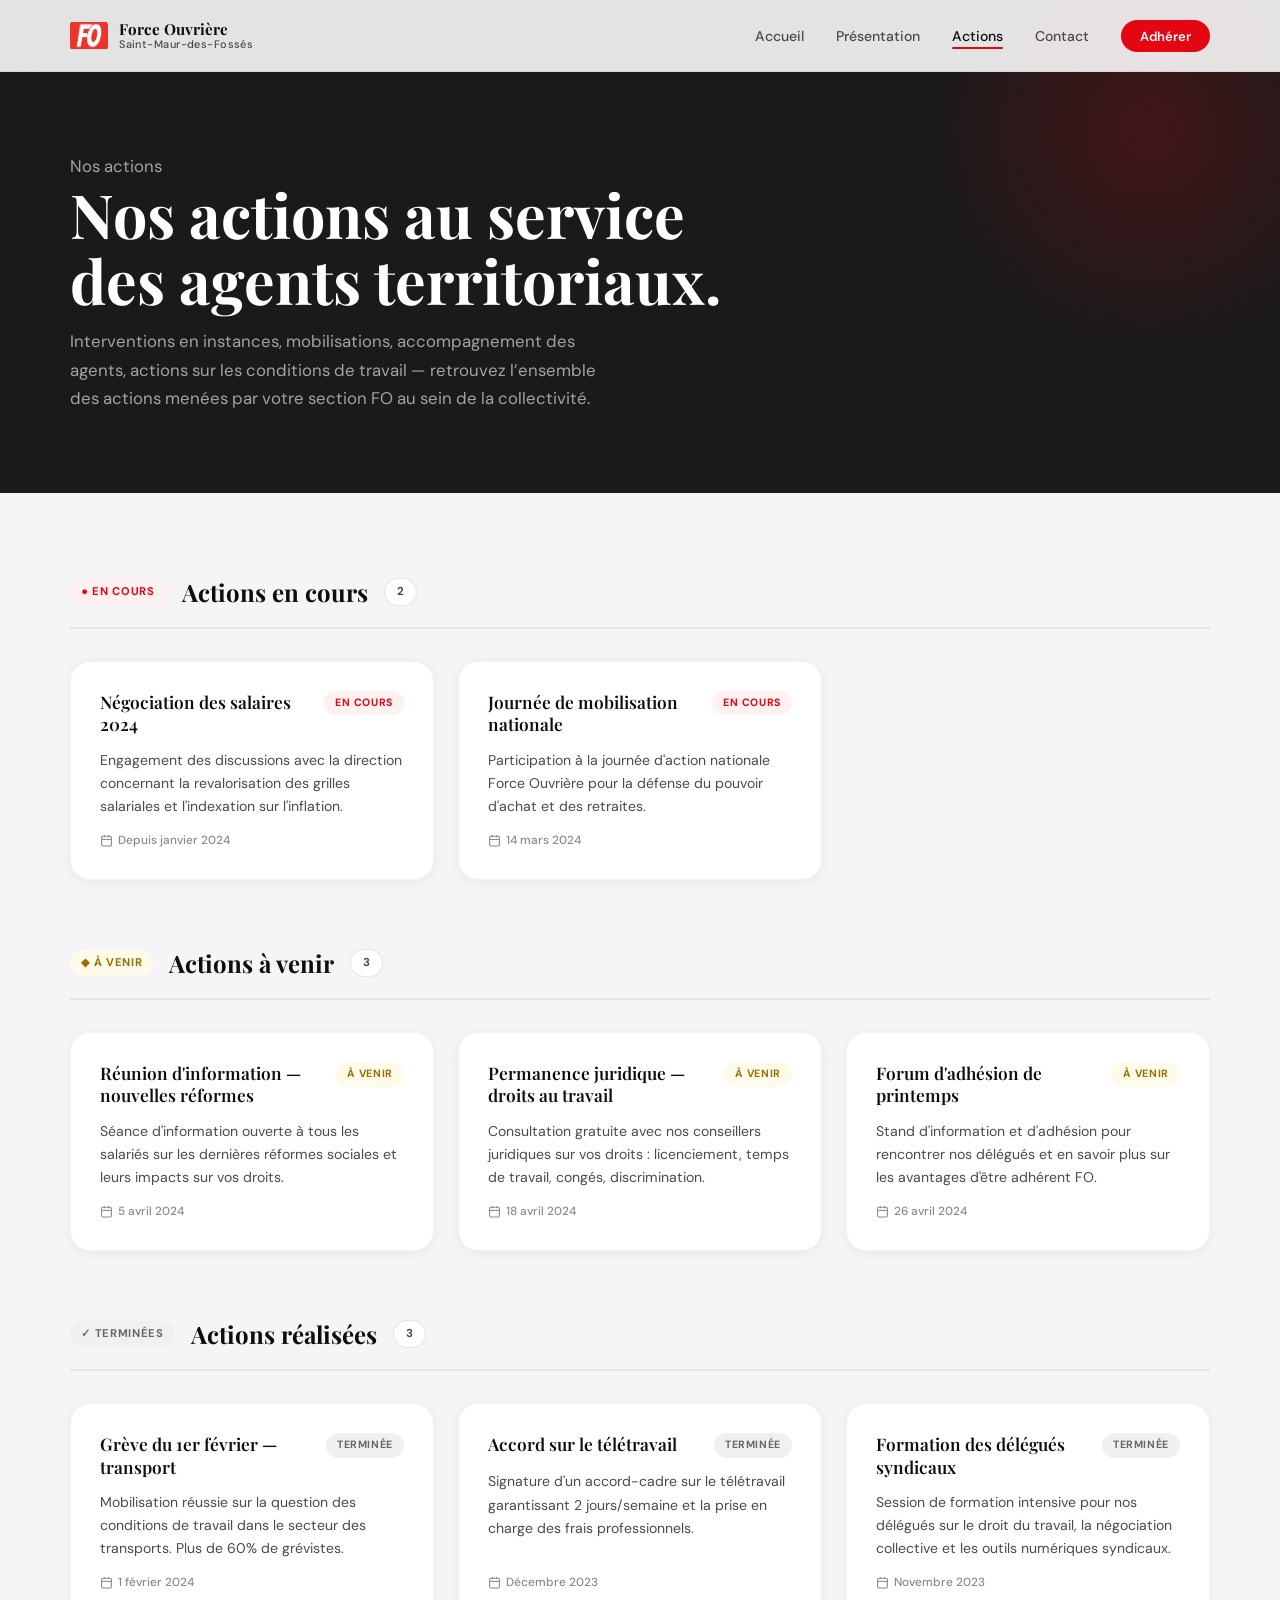
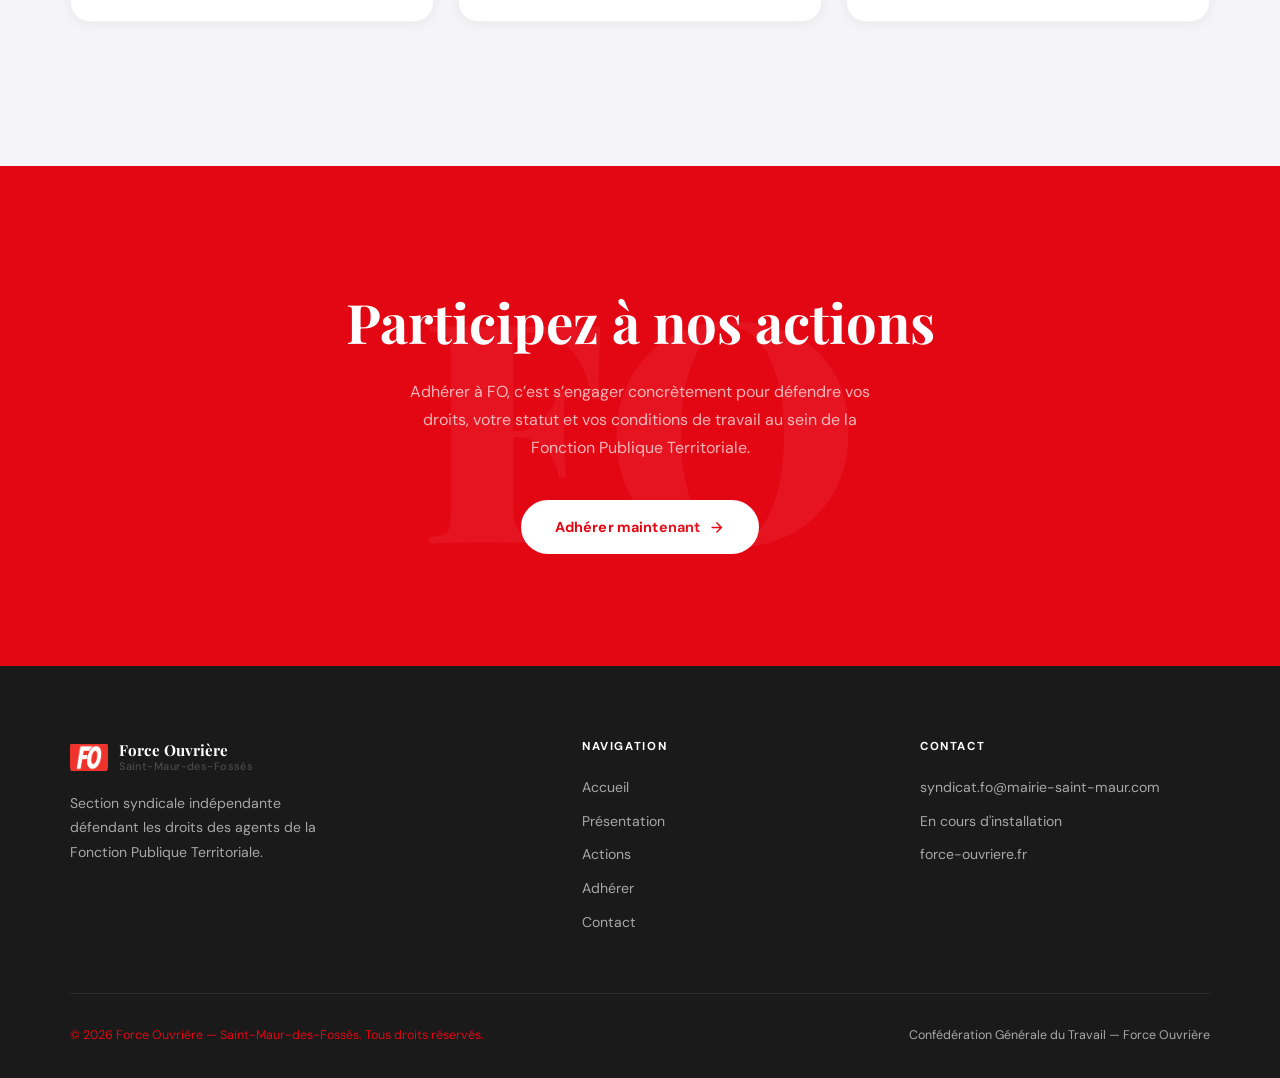
==== commit 3726a011: "Editing all pages to match previous edits All pages are not fully centered around the precise missio" ====
--- a/actions.html
+++ b/actions.html
@@ -3,7 +3,7 @@
 <head>
   <meta charset="UTF-8" />
   <meta name="viewport" content="width=device-width, initial-scale=1.0" />
-  <meta name="description" content="Nos actions syndicales — Force Ouvrière Saint-Maur-des-Fossés. Actions en cours, à venir et terminées." />
+  <meta name="description" content="Nos actions syndicales — Force Ouvrière Saint-Maur-des-Fossés. Défense des agents de la Fonction Publique Territoriale : actions en cours, à venir et réalisées." />
   <title>Actions — Force Ouvrière Saint-Maur-des-Fossés</title>
   <link rel="stylesheet" href="css/styles.css" />
   <link rel="icon" href="data:image/svg+xml,<svg xmlns='http://www.w3.org/2000/svg' viewBox='0 0 100 100'><rect width='100' height='100' rx='18' fill='%23E30613'/><text y='.9em' font-size='72' x='50%25' text-anchor='middle' fill='white' font-weight='bold'>FO</text></svg>" />
@@ -54,10 +54,11 @@
   <section class="page-header fade-in" aria-label="En-tête de page">
     <div class="container">
       <p class="section-tag">Nos actions</p>
-      <h1>Ce que nous faisons<br>pour vous, concrètement.</h1>
+      <h1>Nos actions au service<br>des agents territoriaux.</h1>
       <p>
-        Négociations, mobilisations, formations, permanences juridiques —
-        retrouvez toutes les actions de votre section syndicale FO.
+        Interventions en instances, mobilisations, accompagnement des agents,
+        actions sur les conditions de travail — retrouvez l’ensemble des actions
+        menées par votre section FO au sein de la collectivité.
       </p>
     </div>
   </section>
@@ -88,7 +89,7 @@
       <div class="actions-category fade-in">
         <div class="category-title">
           <span class="badge badge-avenir" style="font-size:.7rem;">◆ À venir</span>
-          <h2>Prochaines actions</h2>
+          <h2>Actions à venir</h2>
           <span class="category-count" data-count="à venir" aria-label="Nombre d'actions à venir">0</span>
         </div>
         <div class="actions-grid" id="actions-avenir" aria-live="polite" aria-label="Actions à venir"></div>
@@ -98,7 +99,7 @@
       <div class="actions-category fade-in">
         <div class="category-title">
           <span class="badge badge-terminee" style="font-size:.7rem;">✓ Terminées</span>
-          <h2>Actions passées</h2>
+          <h2>Actions réalisées</h2>
           <span class="category-count" data-count="terminée" aria-label="Nombre d'actions terminées">0</span>
         </div>
         <div class="actions-grid" id="actions-terminee" aria-live="polite" aria-label="Actions terminées"></div>
@@ -115,8 +116,9 @@
     <div class="container fade-in">
       <h2>Participez à nos actions</h2>
       <p>
-        Adhérer à FO, c'est participer activement à la vie syndicale et
-        contribuer à faire avancer nos revendications communes.
+        Adhérer à FO, c’est s’engager concrètement pour défendre
+        vos droits, votre statut et vos conditions de travail
+        au sein de la Fonction Publique Territoriale.
       </p>
       <a href="adhesion.html" class="btn btn-white">
         Adhérer maintenant
@@ -144,7 +146,7 @@
             <span class="city">Saint-Maur-des-Fossés</span>
           </div>
         </div>
-        <p>Section syndicale indépendante défendant les droits des travailleurs depuis plus de 40 ans.</p>
+        <p>Section syndicale indépendante défendant les droits des agents de la Fonction Publique Territoriale.</p>
       </div>
       <div class="footer-col">
         <h4>Navigation</h4>
@@ -156,13 +158,13 @@
       </div>
       <div class="footer-col">
         <h4>Contact</h4>
-        <a href="mailto:contact@fo-saint-maur.fr">contact@fo-saint-maur.fr</a>
-        <a href="tel:+33100000000">01 00 00 00 00</a>
+        <a href="mailto:syndicat.fo@mairie-saint-maur.com">syndicat.fo@mairie-saint-maur.com</a>
+        <a href="tel:">En cours d'installation</a>
         <a href="https://www.force-ouvriere.fr" target="_blank" rel="noopener">force-ouvriere.fr</a>
       </div>
     </div>
     <div class="footer-bottom">
-      <span class="fo-red">© 2024 Force Ouvrière — Saint-Maur-des-Fossés. Tous droits réservés.</span>
+      <span class="fo-red">© 2026 Force Ouvrière — Saint-Maur-des-Fossés. Tous droits réservés.</span>
       <span>Confédération Générale du Travail — Force Ouvrière</span>
     </div>
   </div>
